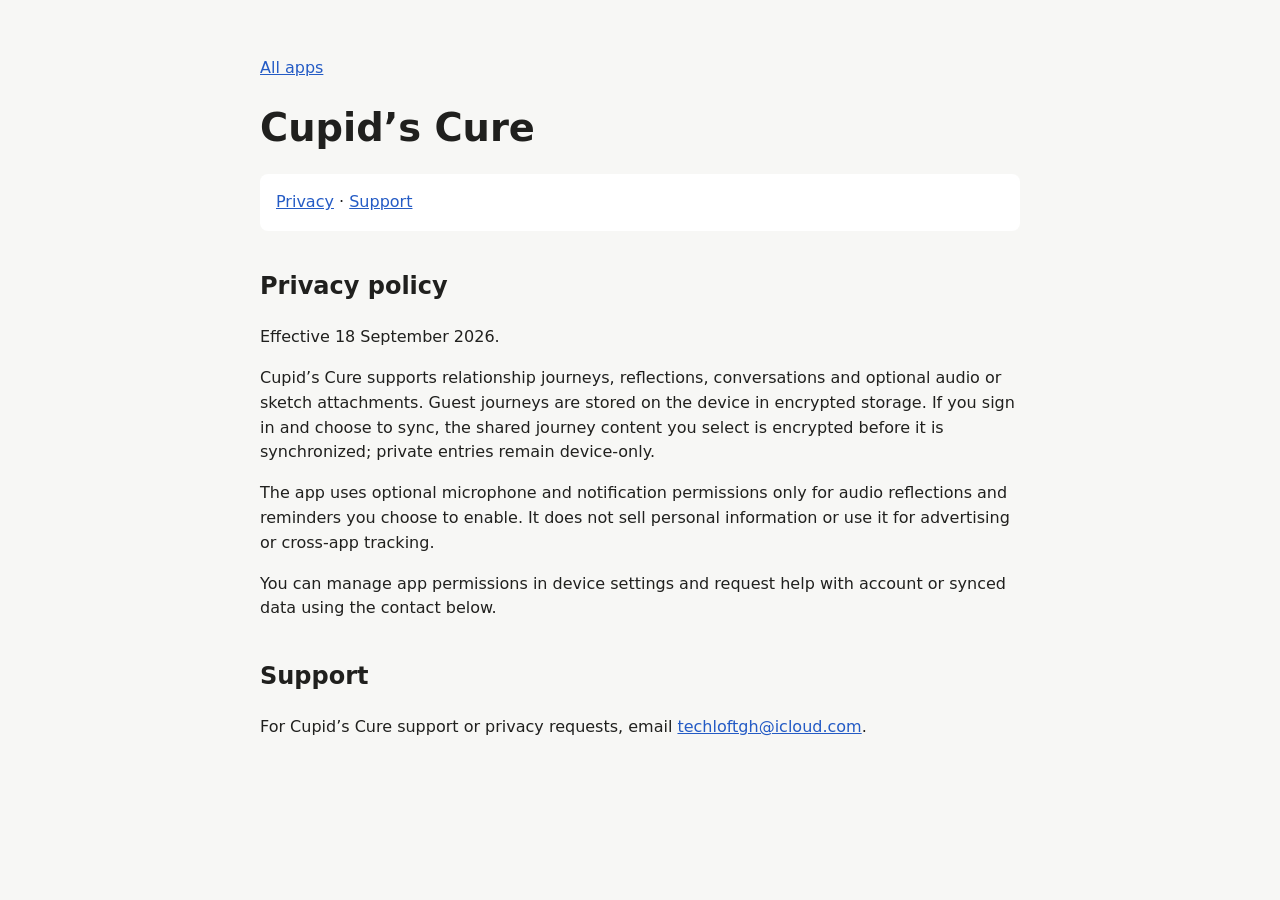
==== cupids-cure/index.html @ b1ac8f18 "Publish app privacy and support pages" ====
<!doctype html><html lang="en"><head><meta charset="utf-8"><meta name="viewport" content="width=device-width,initial-scale=1"><title>Cupid’s Cure Privacy & Support</title><link rel="stylesheet" href="../style.css"></head><body><main><a href="../">All apps</a><h1>Cupid’s Cure</h1><nav><a href="#privacy">Privacy</a> · <a href="#support">Support</a></nav><h2 id="privacy">Privacy policy</h2><p>Effective 18 September 2026.</p><p>Cupid’s Cure supports relationship journeys, reflections, conversations and optional audio or sketch attachments. Guest journeys are stored on the device in encrypted storage. If you sign in and choose to sync, the shared journey content you select is encrypted before it is synchronized; private entries remain device-only.</p><p>The app uses optional microphone and notification permissions only for audio reflections and reminders you choose to enable. It does not sell personal information or use it for advertising or cross-app tracking.</p><p>You can manage app permissions in device settings and request help with account or synced data using the contact below.</p><h2 id="support">Support</h2><p>For Cupid’s Cure support or privacy requests, email <a href="mailto:techloftgh@icloud.com">techloftgh@icloud.com</a>.</p></main></body></html>
---- style.css ----
:root{color-scheme:light dark;font-family:ui-sans-serif,system-ui,sans-serif;line-height:1.55}body{margin:0;background:#f7f7f5;color:#20201e}main{max-width:760px;margin:0 auto;padding:56px 24px 80px}h1{line-height:1.1;font-size:2.4rem}h2{margin-top:2.3rem}a{color:#245bc5}.eyebrow{font-size:.78rem;font-weight:700;letter-spacing:.13em;color:#555}nav{margin:1.5rem 0;padding:1rem;background:#fff;border-radius:8px}footer{margin-top:3rem;font-size:.9rem;color:#555}@media (prefers-color-scheme:dark){body{background:#171716;color:#eeeeea}nav{background:#282826}.eyebrow,footer{color:#bbb}}
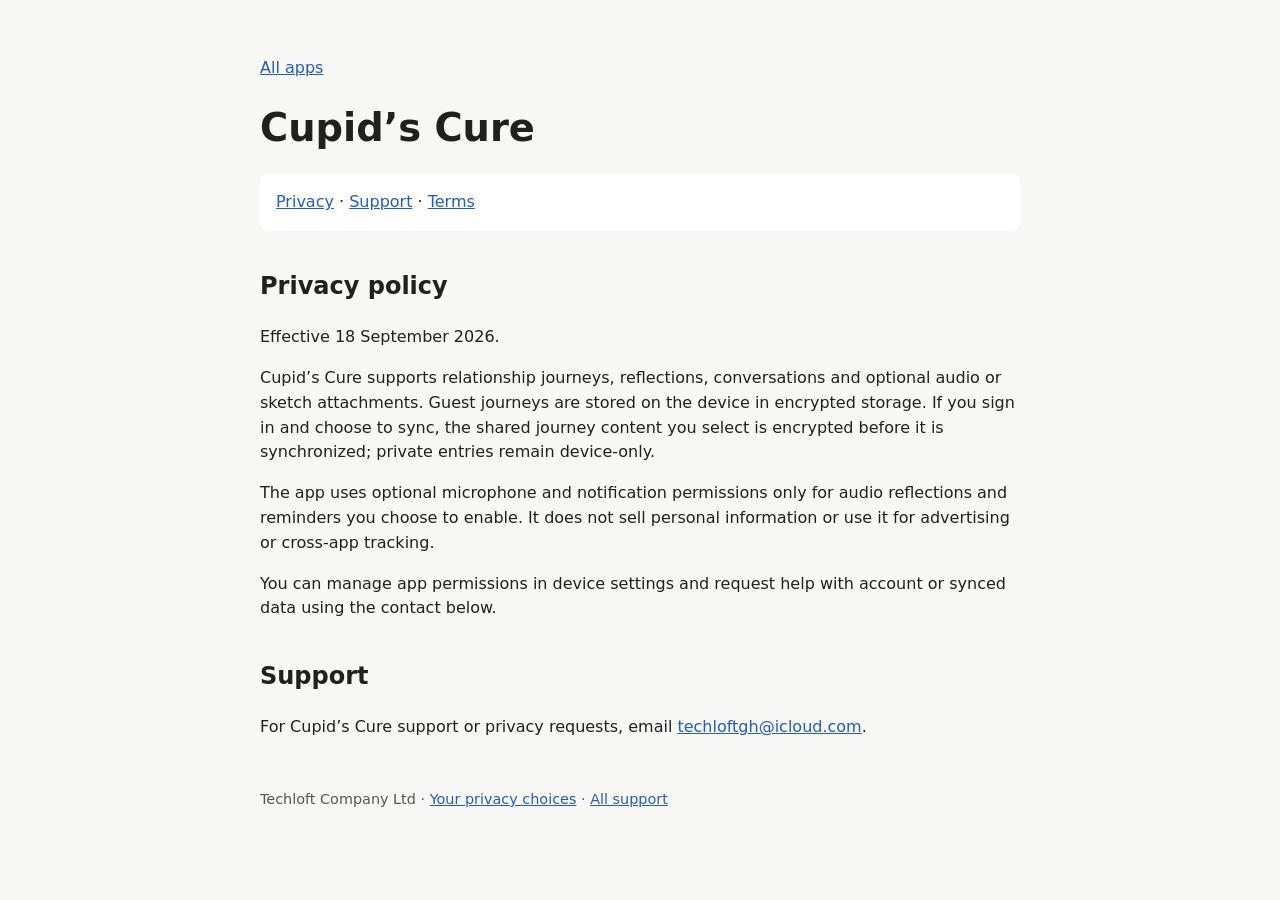
==== commit 2cc53206: "docs: publish unified app privacy and support pages" ====
--- a/cupids-cure/index.html
+++ b/cupids-cure/index.html
@@ -1 +1 @@
-<!doctype html><html lang="en"><head><meta charset="utf-8"><meta name="viewport" content="width=device-width,initial-scale=1"><title>Cupid’s Cure Privacy & Support</title><link rel="stylesheet" href="../style.css"></head><body><main><a href="../">All apps</a><h1>Cupid’s Cure</h1><nav><a href="#privacy">Privacy</a> · <a href="#support">Support</a></nav><h2 id="privacy">Privacy policy</h2><p>Effective 18 September 2026.</p><p>Cupid’s Cure supports relationship journeys, reflections, conversations and optional audio or sketch attachments. Guest journeys are stored on the device in encrypted storage. If you sign in and choose to sync, the shared journey content you select is encrypted before it is synchronized; private entries remain device-only.</p><p>The app uses optional microphone and notification permissions only for audio reflections and reminders you choose to enable. It does not sell personal information or use it for advertising or cross-app tracking.</p><p>You can manage app permissions in device settings and request help with account or synced data using the contact below.</p><h2 id="support">Support</h2><p>For Cupid’s Cure support or privacy requests, email <a href="mailto:techloftgh@icloud.com">techloftgh@icloud.com</a>.</p></main></body></html>
+<!doctype html><html lang="en"><head><meta charset="utf-8"><meta name="viewport" content="width=device-width,initial-scale=1"><title>Cupid’s Cure Privacy & Support</title><link rel="stylesheet" href="../style.css"></head><body><main><a href="../">All apps</a><h1>Cupid’s Cure</h1><nav><a href="#privacy">Privacy</a> · <a href="#support">Support</a> · <a href="../terms.html">Terms</a></nav><h2 id="privacy">Privacy policy</h2><p>Effective 18 September 2026.</p><p>Cupid’s Cure supports relationship journeys, reflections, conversations and optional audio or sketch attachments. Guest journeys are stored on the device in encrypted storage. If you sign in and choose to sync, the shared journey content you select is encrypted before it is synchronized; private entries remain device-only.</p><p>The app uses optional microphone and notification permissions only for audio reflections and reminders you choose to enable. It does not sell personal information or use it for advertising or cross-app tracking.</p><p>You can manage app permissions in device settings and request help with account or synced data using the contact below.</p><h2 id="support">Support</h2><p>For Cupid’s Cure support or privacy requests, email <a href="mailto:techloftgh@icloud.com">techloftgh@icloud.com</a>.</p><footer>Techloft Company Ltd · <a href="../privacy-choices.html">Your privacy choices</a> · <a href="../support.html">All support</a></footer></main></body></html>
--- a/style.css
+++ b/style.css
@@ -1 +1,2 @@
 :root{color-scheme:light dark;font-family:ui-sans-serif,system-ui,sans-serif;line-height:1.55}body{margin:0;background:#f7f7f5;color:#20201e}main{max-width:760px;margin:0 auto;padding:56px 24px 80px}h1{line-height:1.1;font-size:2.4rem}h2{margin-top:2.3rem}a{color:#245bc5}.eyebrow{font-size:.78rem;font-weight:700;letter-spacing:.13em;color:#555}nav{margin:1.5rem 0;padding:1rem;background:#fff;border-radius:8px}footer{margin-top:3rem;font-size:.9rem;color:#555}@media (prefers-color-scheme:dark){body{background:#171716;color:#eeeeea}nav{background:#282826}.eyebrow,footer{color:#bbb}}
+.app-list{padding-left:1.2rem}.app-list li{margin:.7rem 0}nav a{white-space:nowrap}
